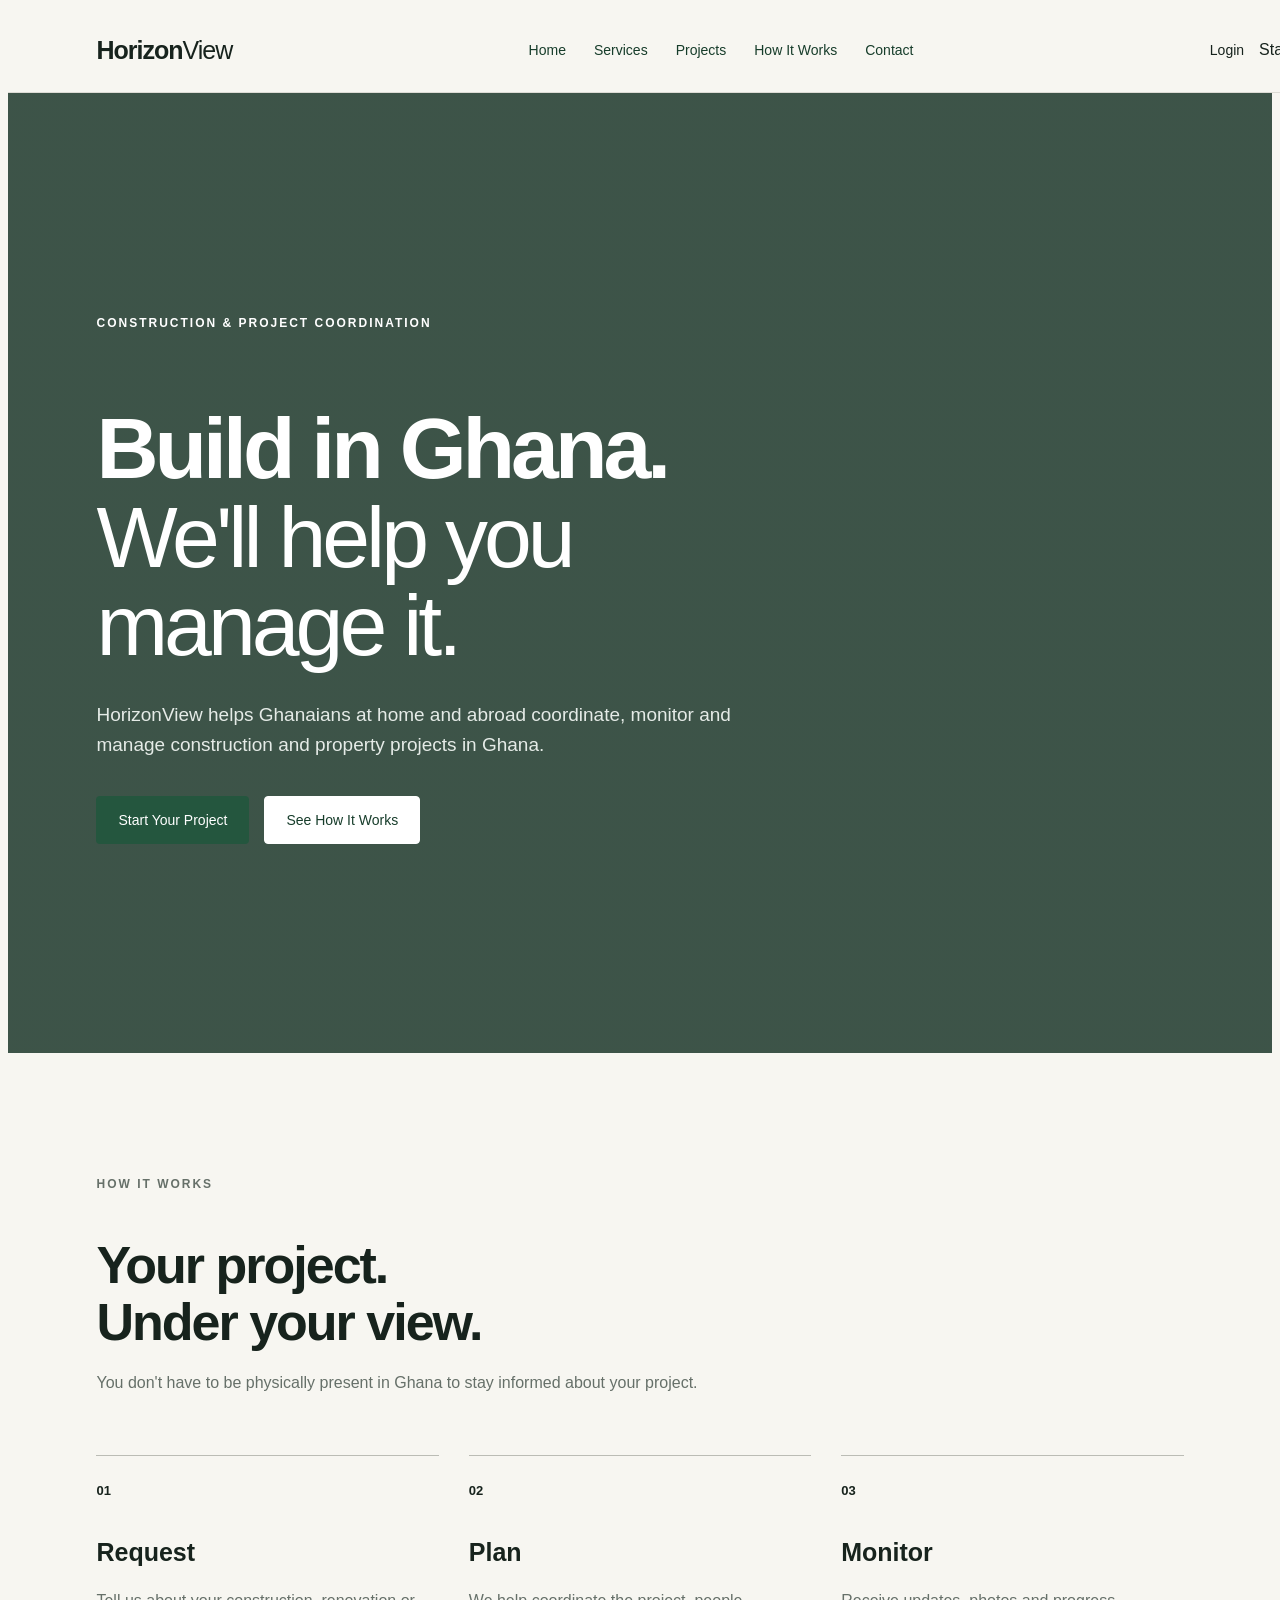
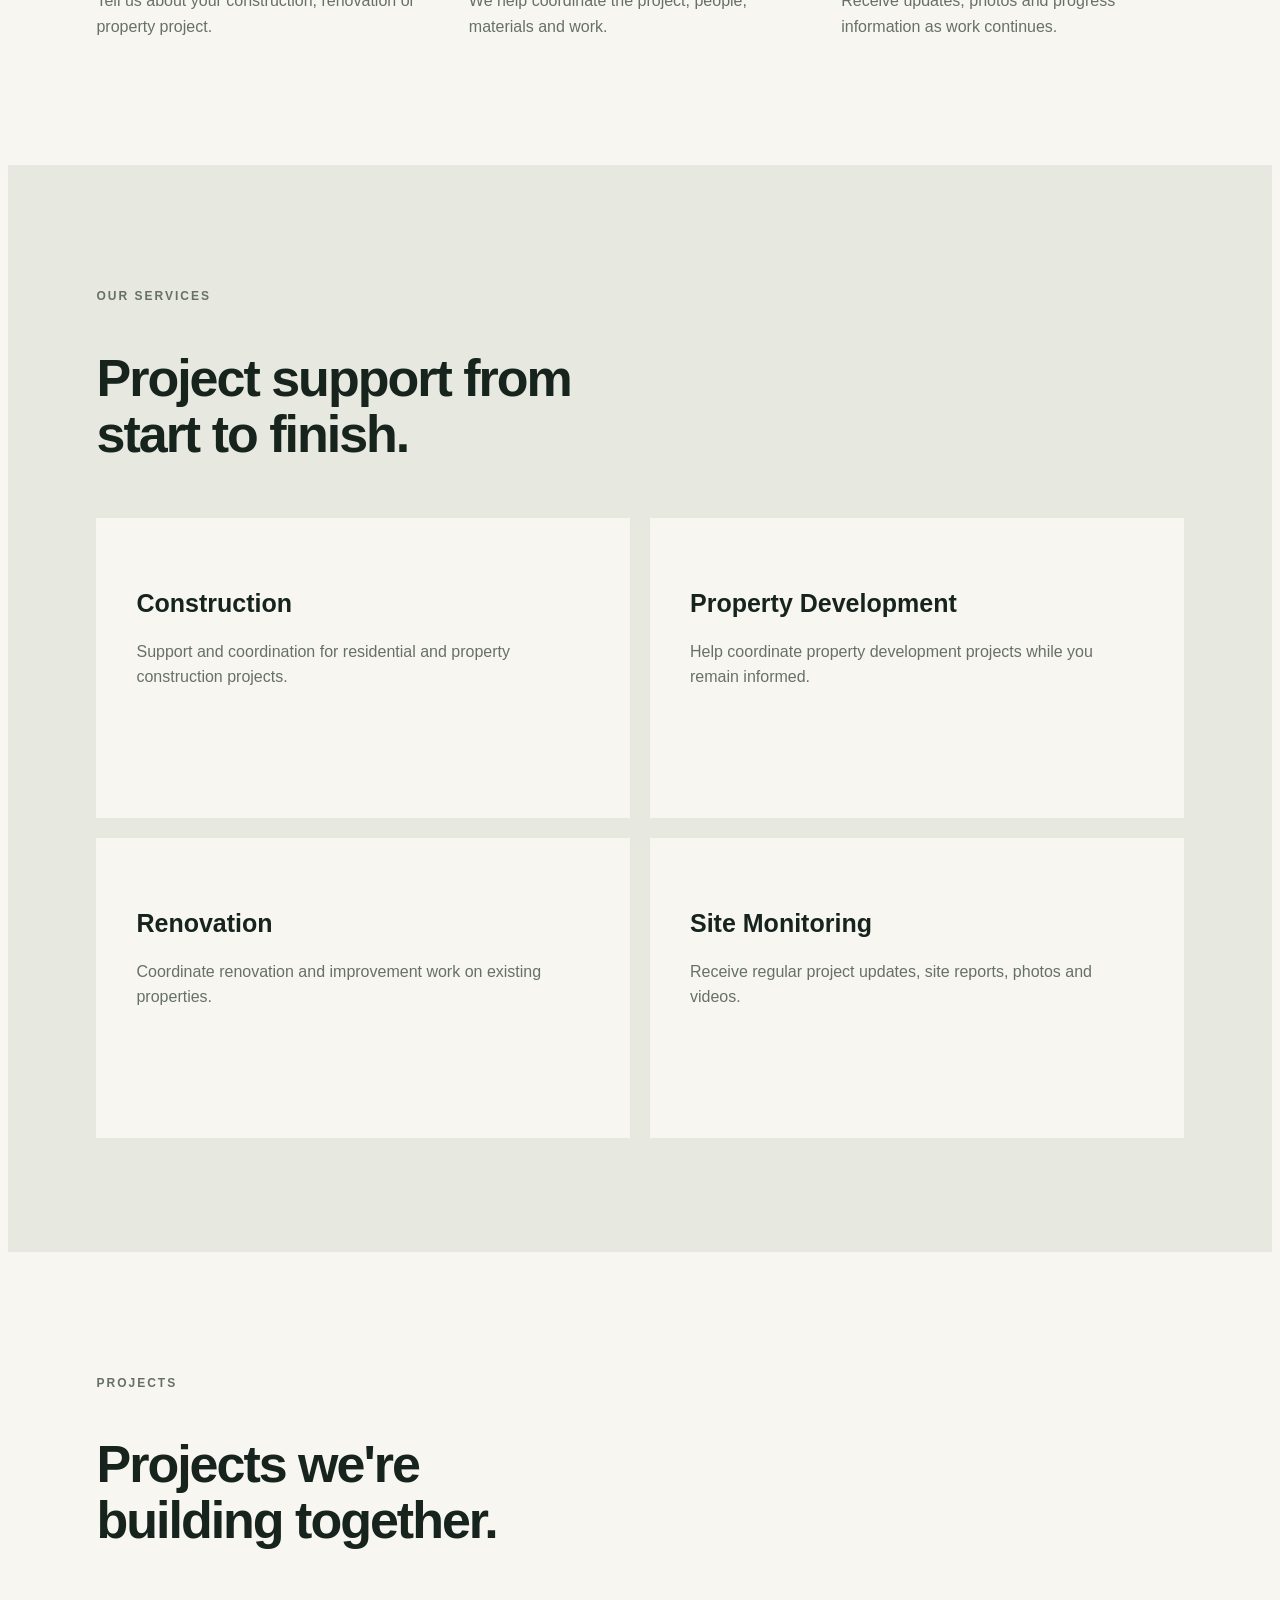
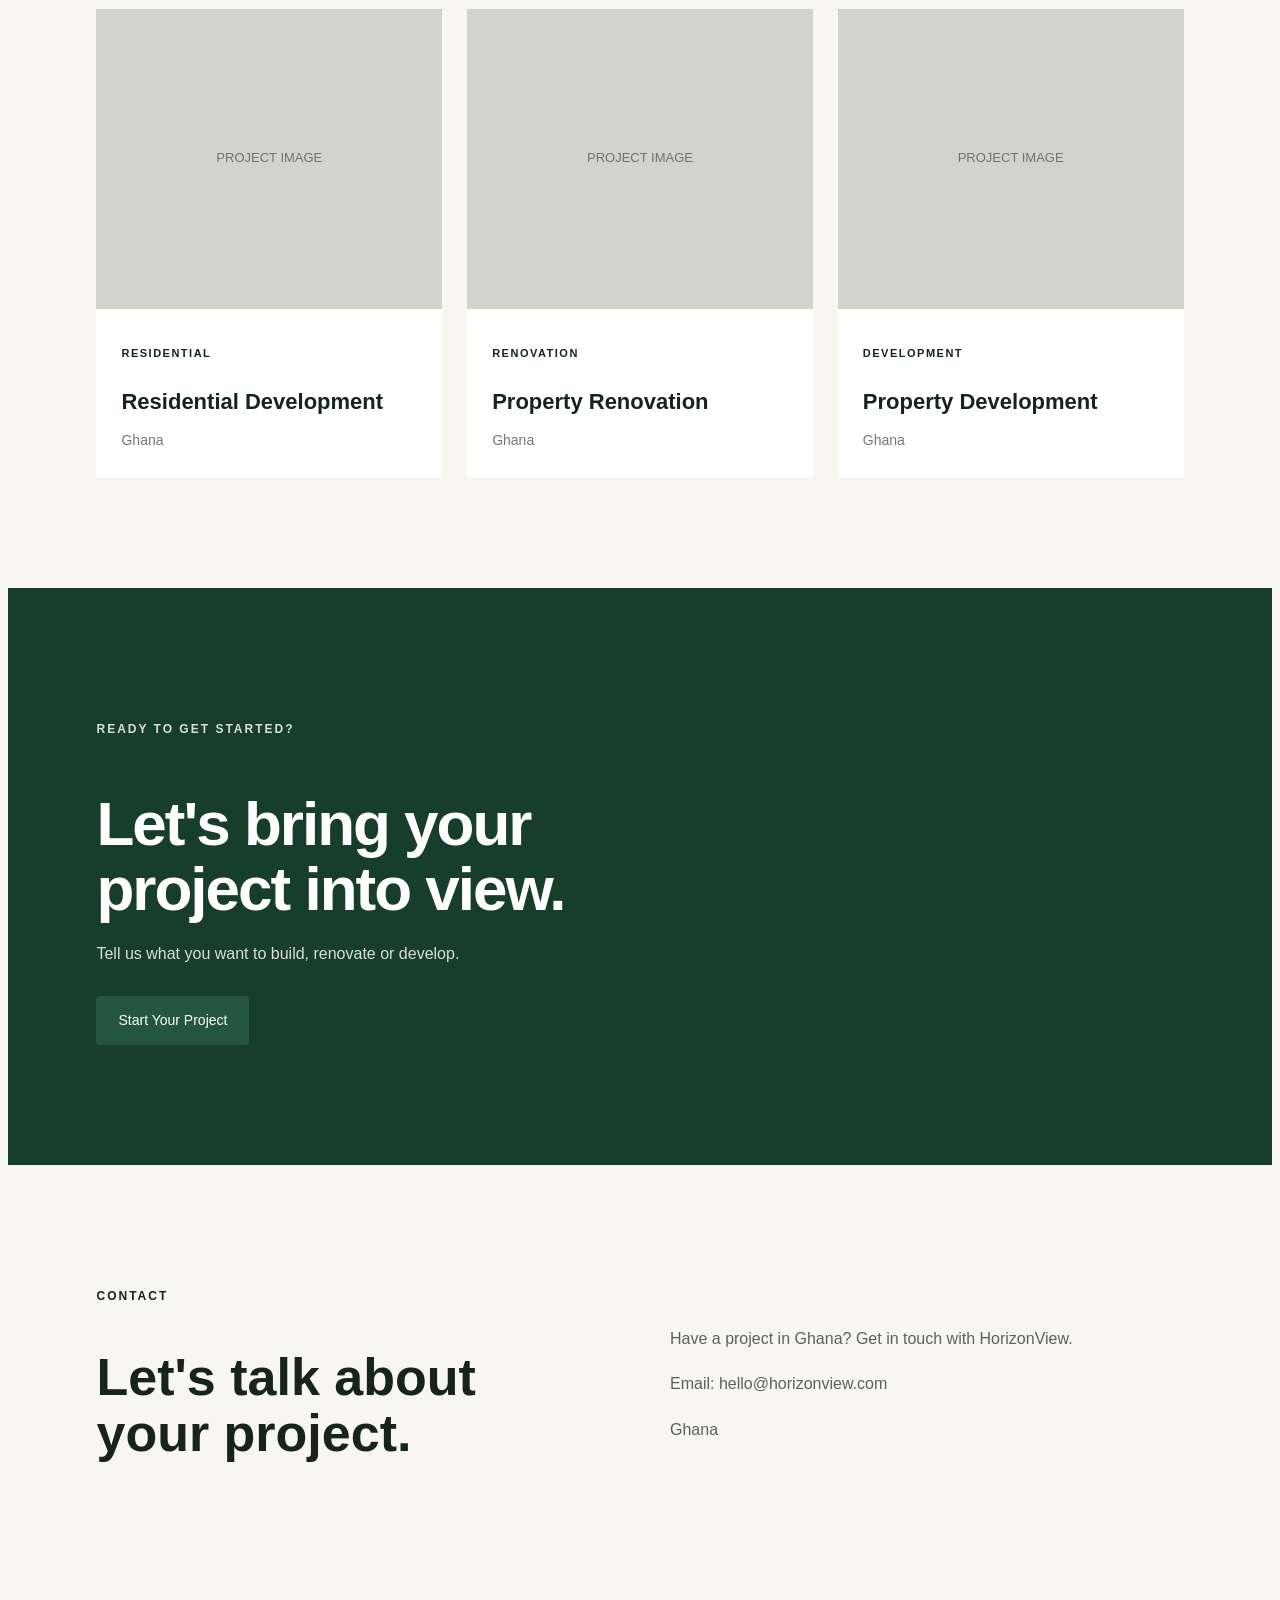
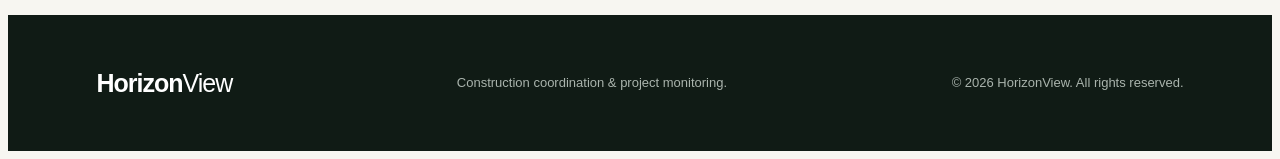
==== index.html @ 28e70798 "Initial HorizonView website" ====
<!DOCTYPE html>

<html lang="en">

<head> <meta charset="UTF-8"> <meta name="viewport" content="width=device-width, initial-scale=1.0">

<title>HorizonView | Construction & Project Coordination</title>

<link rel="stylesheet" href="css/style.css">

</head>

<body>

<!-- NAVIGATION -->

<header class="navbar">

    <div class="logo">
        Horizon<span>View</span>
    </div>

    <nav>
        <a href="index.html">Home</a>
        <a href="#services">Services</a>
        <a href="#projects">Projects</a>
        <a href="#how-it-works">How It Works</a>
        <a href="#contact">Contact</a>
    </nav>

    <div class="nav-buttons">

        <a href="login.html" class="login-btn">
         Login
       </a>

        <a href="start-project.html" class="btn btn-primary">Start a Project</a>

    </div>

</header>


<!-- HERO -->

<section class="hero">

    <div class="hero-content">

        <p class="hero-label">
            CONSTRUCTION & PROJECT COORDINATION
        </p>

        <h1>
            Build in Ghana.<br>
            <span>We'll help you manage it.</span>
        </h1>

        <p class="hero-text">
            HorizonView helps Ghanaians at home and abroad
            coordinate, monitor and manage construction and
            property projects in Ghana.
        </p>

        <div class="hero-buttons">

            <a href="start-project.html" class="primary-btn">
              Start Your Project
            </a>

            <a href="#how-it-works" class="secondary-btn">
                See How It Works
            </a>

        </div>

    </div>

</section>


<!-- HOW IT WORKS -->

<section id="how-it-works" class="section">

    <div class="section-heading">

        <p class="section-label">
            HOW IT WORKS
        </p>

        <h2>
            Your project.<br>
            Under your view.
        </h2>

        <p>
            You don't have to be physically present in Ghana
            to stay informed about your project.
        </p>

    </div>


    <div class="steps">

        <div class="step">

            <div class="step-number">
                01
            </div>

            <h3>
                Request
            </h3>

            <p>
                Tell us about your construction,
                renovation or property project.
            </p>

        </div>


        <div class="step">

            <div class="step-number">
                02
            </div>

            <h3>
                Plan
            </h3>

            <p>
                We help coordinate the project,
                people, materials and work.
            </p>

        </div>


        <div class="step">

            <div class="step-number">
                03
            </div>

            <h3>
                Monitor
            </h3>

            <p>
                Receive updates, photos and
                progress information as work continues.
            </p>

        </div>

    </div>

</section>


<!-- SERVICES -->

<section id="services" class="services-section">

    <div class="section-heading">

        <p class="section-label">
            OUR SERVICES
        </p>

        <h2>
            Project support from<br>
            start to finish.
        </h2>

    </div>


    <div class="services-grid">

        <div class="service-card">

            <h3>
                Construction
            </h3>

            <p>
                Support and coordination for residential
                and property construction projects.
            </p>

        </div>


        <div class="service-card">

            <h3>
                Property Development
            </h3>

            <p>
                Help coordinate property development
                projects while you remain informed.
            </p>

        </div>


        <div class="service-card">

            <h3>
                Renovation
            </h3>

            <p>
                Coordinate renovation and improvement
                work on existing properties.
            </p>

        </div>


        <div class="service-card">

            <h3>
                Site Monitoring
            </h3>

            <p>
                Receive regular project updates,
                site reports, photos and videos.
            </p>

        </div>

    </div>

</section>


<!-- PROJECTS -->

<section id="projects" class="section">

    <div class="section-heading">

        <p class="section-label">
            PROJECTS
        </p>

        <h2>
            Projects we're<br>
            building together.
        </h2>

    </div>


    <div class="projects-grid">

        <div class="project-card">

            <div class="project-image">
                PROJECT IMAGE
            </div>

            <div class="project-info">

                <p>
                    RESIDENTIAL
                </p>

                <h3>
                    Residential Development
                </h3>

                <span>
                    Ghana
                </span>

            </div>

        </div>


        <div class="project-card">

            <div class="project-image">
                PROJECT IMAGE
            </div>

            <div class="project-info">

                <p>
                    RENOVATION
                </p>

                <h3>
                    Property Renovation
                </h3>

                <span>
                    Ghana
                </span>

            </div>

        </div>


        <div class="project-card">

            <div class="project-image">
                PROJECT IMAGE
            </div>

            <div class="project-info">

                <p>
                    DEVELOPMENT
                </p>

                <h3>
                    Property Development
                </h3>

                <span>
                    Ghana
                </span>

            </div>

        </div>

    </div>

</section>


<!-- CALL TO ACTION -->

<section id="start-project" class="cta-section">

    <div>

        <p class="section-label">
            READY TO GET STARTED?
        </p>

        <h2>
            Let's bring your<br>
            project into view.
        </h2>

        <p>
            Tell us what you want to build,
            renovate or develop.
        </p>

        <a href="#contact" class="primary-btn">
            Start Your Project
        </a>

    </div>

</section>


<!-- CONTACT -->

<section id="contact" class="contact-section">

    <div>

        <p class="section-label">
            CONTACT
        </p>

        <h2>
            Let's talk about<br>
            your project.
        </h2>

    </div>


    <div class="contact-info">

        <p>
            Have a project in Ghana?
            Get in touch with HorizonView.
        </p>

        <p>
            Email: hello@horizonview.com
        </p>

        <p>
            Ghana
        </p>

    </div>

</section>


<!-- FOOTER -->

<footer>

    <div class="logo">
        Horizon<span>View</span>
    </div>

    <p>
        Construction coordination & project monitoring.
    </p>

    <p>
        © 2026 HorizonView. All rights reserved.
    </p>

</footer>


<script src="js/app.js"></script>

</body>

</html>
---- css/style.css ----
/* ================================
HORIZONVIEW - MAIN STYLES
================================ */

{
margin: 0;
padding: 0;
box-sizing: border-box;
}

html {
scroll-behavior: smooth;
}

body {
font-family: Arial, Helvetica, sans-serif;
background: #f7f6f1;
color: #17231d;
line-height: 1.6;
}

a {
text-decoration: none;
color: inherit;
}

/* ================================
NAVIGATION
================================ */

.navbar {
width: 100%;
padding: 22px 7%;

display: flex;
align-items: center;
justify-content: space-between;

background: #f7f6f1;

border-bottom: 1px solid #dddcd5;

position: relative;
z-index: 10;

}

/* LOGO */

.logo {
font-size: 25px;
font-weight: 700;
letter-spacing: -1px;
}

.logo span {
font-weight: 400;
}

/* NAV LINKS */

.navbar nav {
display: flex;
gap: 28px;
}

.navbar nav a {
font-size: 14px;
color: #3e4942;

transition: 0.2s;

}

.navbar nav a {
color: #173d2b;
}

/* NAV BUTTONS */

.nav-buttons {
display: flex;
align-items: center;
gap: 15px;
}

.login-btn {
font-size: 14px;
}

/* ================================
BUTTONS
================================ */

.primary-btn {
display: inline-block;

padding: 13px 22px;

background: #173d2b;
color: white;

border-radius: 4px;

font-size: 14px;

transition: 0.2s;

}

.primary-btn {
background: #24563e;
}

.secondary-btn {
display: inline-block;

padding: 12px 21px;

border: 1px solid white;

color: white;

border-radius: 4px;

font-size: 14px;

transition: 0.2s;

}

.secondary-btn {
background: white;
color: #173d2b;
}

/* ================================
HERO SECTION
================================ */

.hero {
min-height: 720px;

padding: 120px 7%;

display: flex;
align-items: center;

background:
    linear-gradient(
        rgba(20, 48, 35, 0.82),
        rgba(20, 48, 35, 0.82)
    ),
    url("../images/hero.jpg");

background-size: cover;
background-position: center;

color: white;

}

.hero-content {
max-width: 760px;
}

.hero-label {
font-size: 12px;

letter-spacing: 2px;

font-weight: bold;

margin-bottom: 20px;

}

.hero h1 {
font-size: clamp(48px, 7vw, 86px);

line-height: 1.03;

letter-spacing: -4px;

margin-bottom: 30px;

}

.hero h1 span {
font-weight: 400;
}

.hero-text {
max-width: 650px;

font-size: 19px;

color: #e5ebe7;

margin-bottom: 35px;

}

.hero-buttons {
display: flex;

gap: 15px;

flex-wrap: wrap;

}

/* ================================
GENERAL SECTIONS
================================ */

.section {
padding: 110px 7%;
}

.section-heading {
max-width: 650px;

margin-bottom: 60px;

}

.section-label {
font-size: 12px;

letter-spacing: 2px;

font-weight: bold;

margin-bottom: 20px;

}

.section-heading h2 {
font-size: 52px;

line-height: 1.08;

letter-spacing: -2px;

margin-bottom: 20px;

}

.section-heading p {
color: #667069;
}

/* ================================
HOW IT WORKS
================================ */

.steps {
display: grid;

grid-template-columns: repeat(3, 1fr);

gap: 30px;

}

.step {
border-top: 1px solid #bbbcb5;

padding-top: 25px;

}

.step-number {
font-size: 13px;

font-weight: bold;

margin-bottom: 30px;

}

.step h3 {
font-size: 25px;

margin-bottom: 12px;

}

.step p {
color: #667069;
}

/* ================================
SERVICES
================================ */

.services-section {
padding: 110px 7%;

background: #e7e8df;

}

.services-grid {
display: grid;

grid-template-columns: repeat(2, 1fr);

gap: 20px;

}

.service-card {
background: #f7f6f1;

padding: 40px;

min-height: 220px;

transition: 0.2s;

}

.service-card {
transform: translateY(-4px);
}

.service-card h3 {
font-size: 25px;

margin-bottom: 15px;

}

.service-card p {
color: #667069;
}

/* ================================
PROJECTS
================================ */

.projects-grid {
display: grid;

grid-template-columns: repeat(3, 1fr);

gap: 25px;

}

.project-card {
background: white;

overflow: hidden;

}

.project-image {
height: 300px;

background: #d2d4cc;

display: flex;

align-items: center;

justify-content: center;

color: #6d756e;

font-size: 13px;

}

.project-info {
padding: 25px;
}

.project-info p {
font-size: 11px;

letter-spacing: 1.5px;

font-weight: bold;

margin-bottom: 8px;

}

.project-info h3 {
font-size: 22px;

margin-bottom: 8px;

}

.project-info span {
color: #777;

font-size: 14px;

}

/* ================================
CALL TO ACTION
================================ */

.cta-section {
padding: 120px 7%;

background: #173d2b;

color: white;

}

.cta-section h2 {
font-size: 62px;

line-height: 1.05;

letter-spacing: -2px;

margin-bottom: 20px;

}

.cta-section p {
color: #d7e0da;

margin-bottom: 30px;

}

/* ================================
CONTACT
================================ */

.contact-section {
padding: 110px 7%;

display: grid;

grid-template-columns: 1fr 1fr;

gap: 60px;

}

.contact-section h2 {
font-size: 52px;

line-height: 1.08;

}

.contact-info {
padding-top: 35px;

color: #59625c;

}

.contact-info p {
margin-bottom: 20px;
}

/* ================================
FOOTER
================================ */

footer {
padding: 45px 7%;

background: #101b15;

color: white;

display: flex;

justify-content: space-between;

align-items: center;

gap: 20px;

}

footer p {
font-size: 13px;

color: #aab4ad;

}

/* ================================
TABLET
================================ */

@media (max-width: 900px) {

.navbar {
    flex-wrap: wrap;

    gap: 20px;
}


.navbar nav {
    order: 3;

    width: 100%;

    justify-content: center;

    flex-wrap: wrap;
}


.steps,
.projects-grid {
    grid-template-columns: 1fr;
}


.services-grid {
    grid-template-columns: 1fr;
}


.contact-section {
    grid-template-columns: 1fr;
}


footer {
    flex-direction: column;

    align-items: flex-start;
}

}

/* ================================
MOBILE
================================ */

@media (max-width: 600px) {

.navbar {
    padding: 18px 5%;
}


.nav-buttons {
    display: none;
}


.hero {
    min-height: 650px;

    padding: 80px 5%;
}


.hero h1 {
    font-size: 48px;

    letter-spacing: -2px;
}


.hero-text {
    font-size: 17px;
}


.section,
.services-section,
.cta-section,
.contact-section {
    padding: 75px 5%;
}


.section-heading h2,
.contact-section h2 {
    font-size: 40px;
}


.cta-section h2 {
    font-size: 45px;
}


.hero-buttons {
    flex-direction: column;

    align-items: flex-start;
}

}
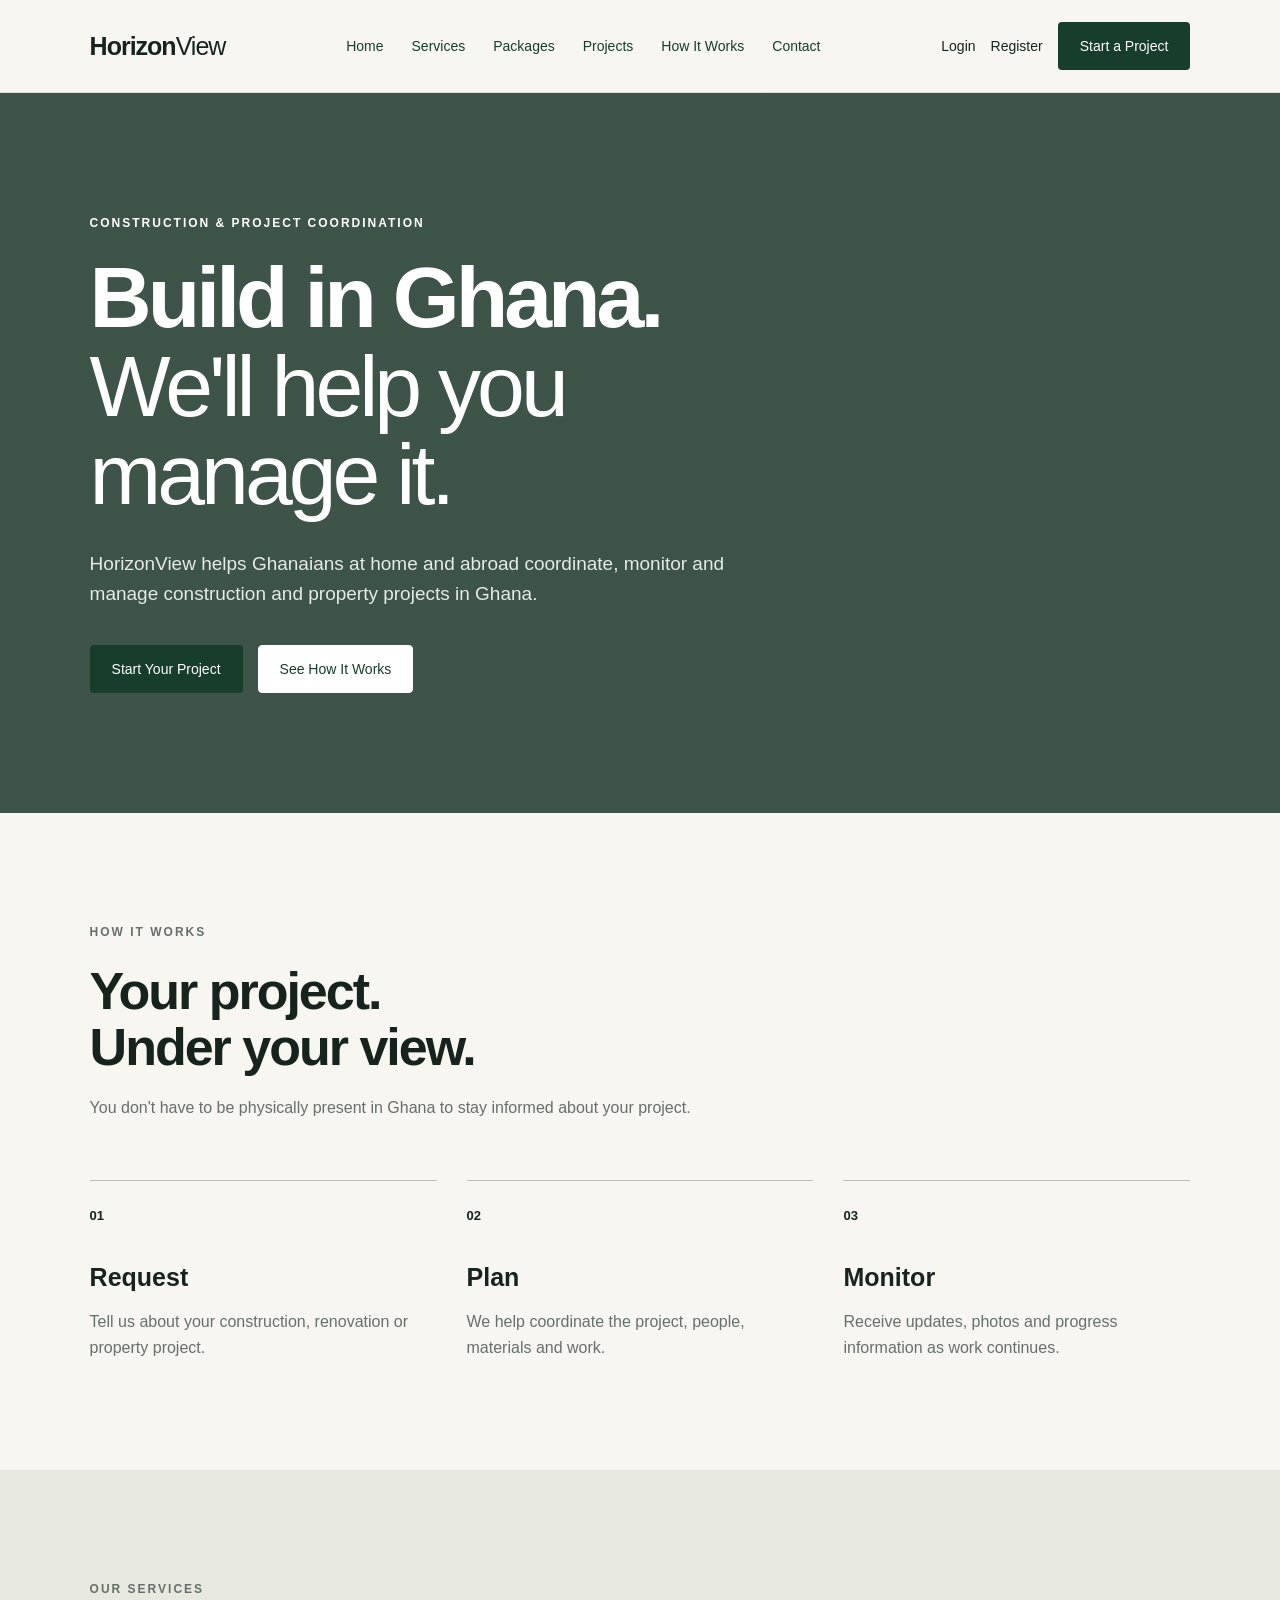
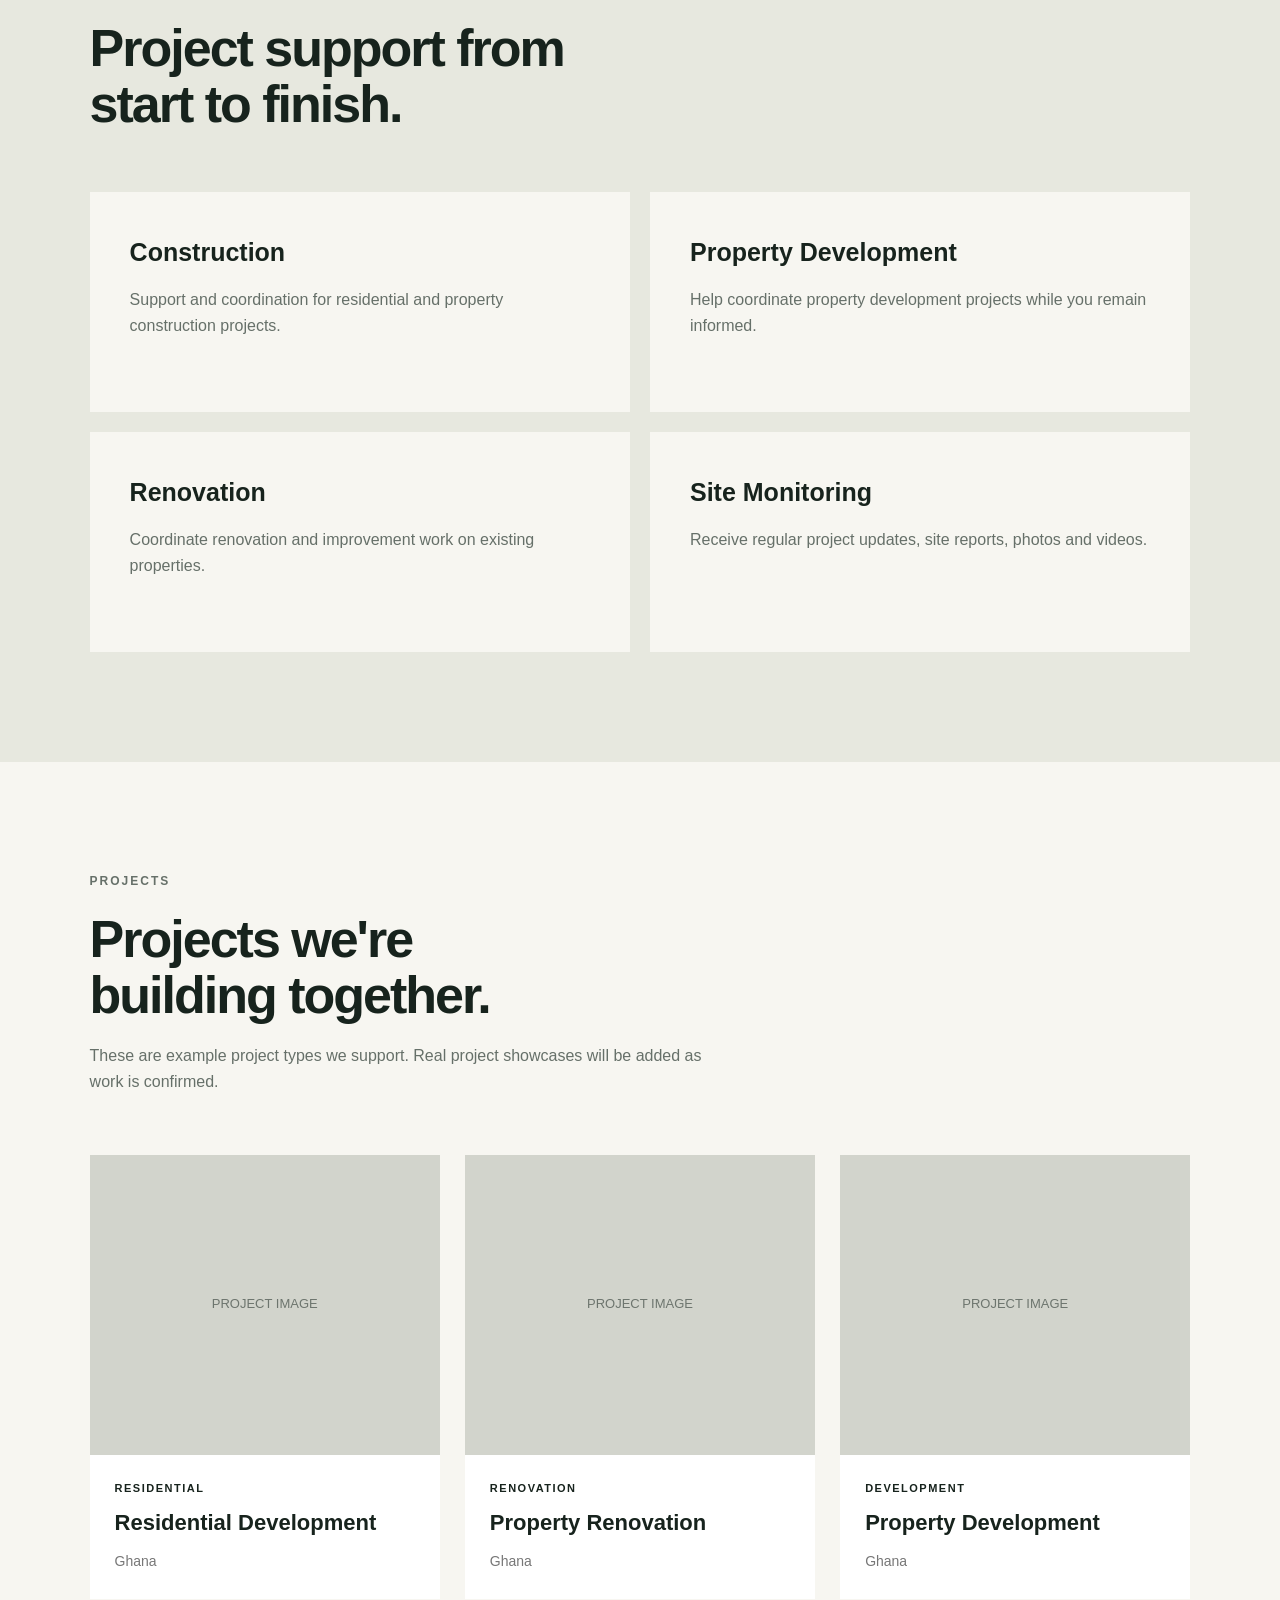
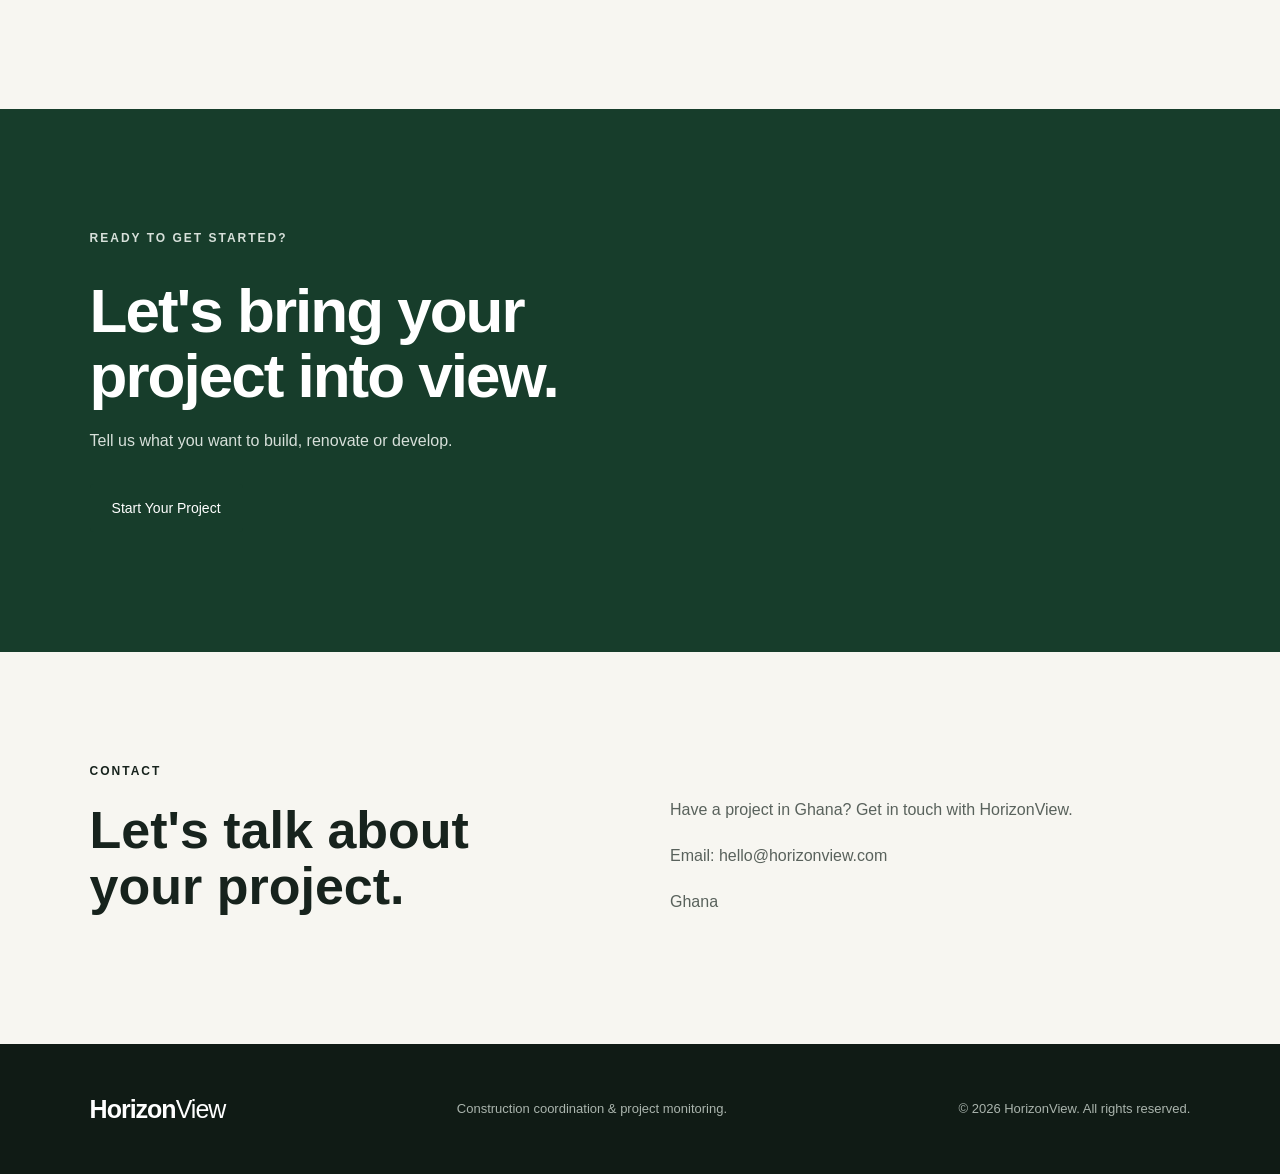
==== commit 2ead06e2: "Fix CSS reset and hover states, improve homepage navigation - Restore missing universal selector in " ====
--- a/index.html
+++ b/index.html
@@ -23,6 +23,7 @@
     <nav>
         <a href="index.html">Home</a>
         <a href="#services">Services</a>
+        <a href="packages.html">Packages</a>
         <a href="#projects">Projects</a>
         <a href="#how-it-works">How It Works</a>
         <a href="#contact">Contact</a>
@@ -34,7 +35,11 @@
          Login
        </a>
 
-        <a href="start-project.html" class="btn btn-primary">Start a Project</a>
+        <a href="register.html" class="login-btn">
+            Register
+        </a>
+
+        <a href="start-project.html" class="primary-btn">Start a Project</a>
 
     </div>
 
@@ -257,6 +262,11 @@
             building together.
         </h2>
 
+        <p>
+            These are example project types we support.
+            Real project showcases will be added as work is confirmed.
+        </p>
+
     </div>
 
 
@@ -361,7 +371,7 @@
             renovate or develop.
         </p>
 
-        <a href="#contact" class="primary-btn">
+        <a href="start-project.html" class="primary-btn">
             Start Your Project
         </a>
 
--- a/css/style.css
+++ b/css/style.css
@@ -2,7 +2,7 @@
 HORIZONVIEW - MAIN STYLES
 ================================ */
 
-{
+* {
 margin: 0;
 padding: 0;
 box-sizing: border-box;
@@ -66,14 +66,14 @@
 
 .navbar nav a {
 font-size: 14px;
-color: #3e4942;
+color: #173d2b;
 
 transition: 0.2s;
 
 }
 
-.navbar nav a {
-color: #173d2b;
+.navbar nav a:hover {
+color: #24563e;
 }
 
 /* NAV BUTTONS */
@@ -108,7 +108,7 @@
 
 }
 
-.primary-btn {
+.primary-btn:hover {
 background: #24563e;
 }
 
@@ -131,6 +131,11 @@
 
 .secondary-btn {
 background: white;
+color: #173d2b;
+}
+
+.secondary-btn:hover {
+background: #f0f2ec;
 color: #173d2b;
 }
 
@@ -322,7 +327,7 @@
 
 }
 
-.service-card {
+.service-card:hover {
 transform: translateY(-4px);
 }
 
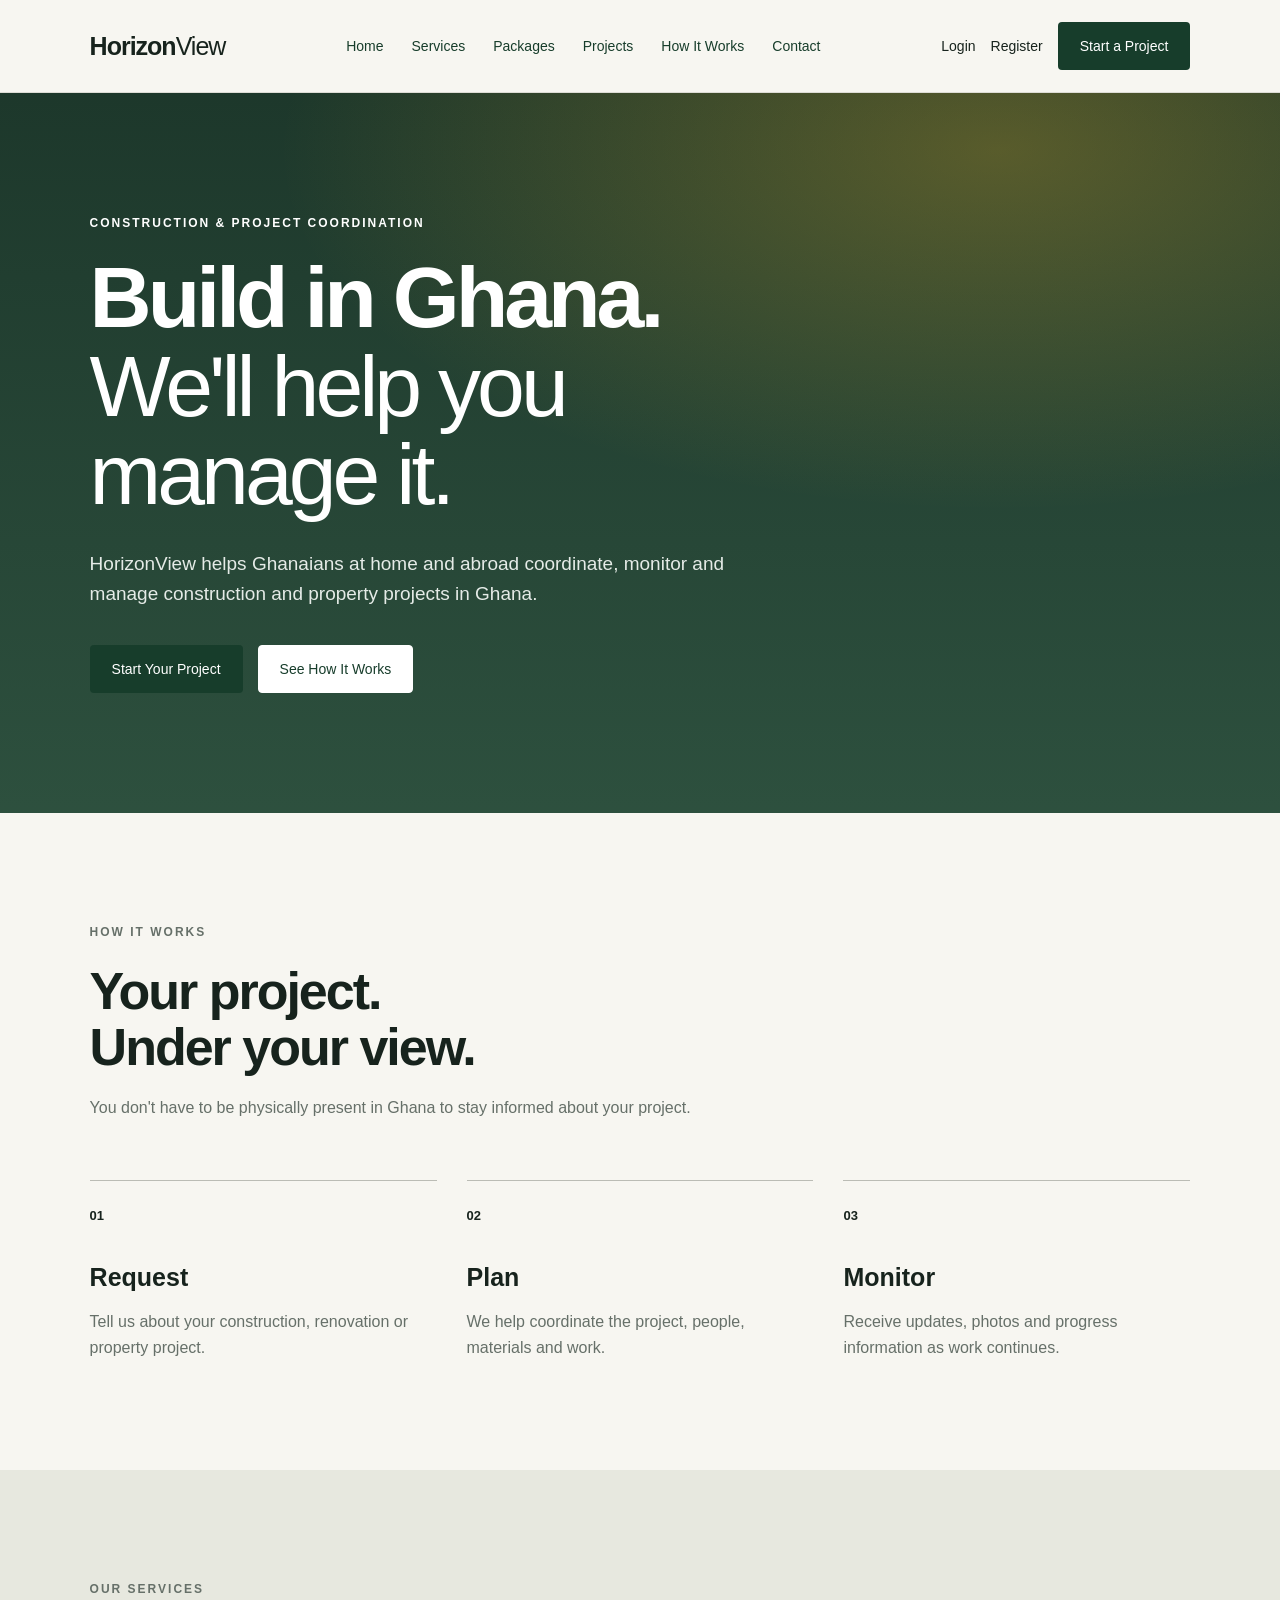
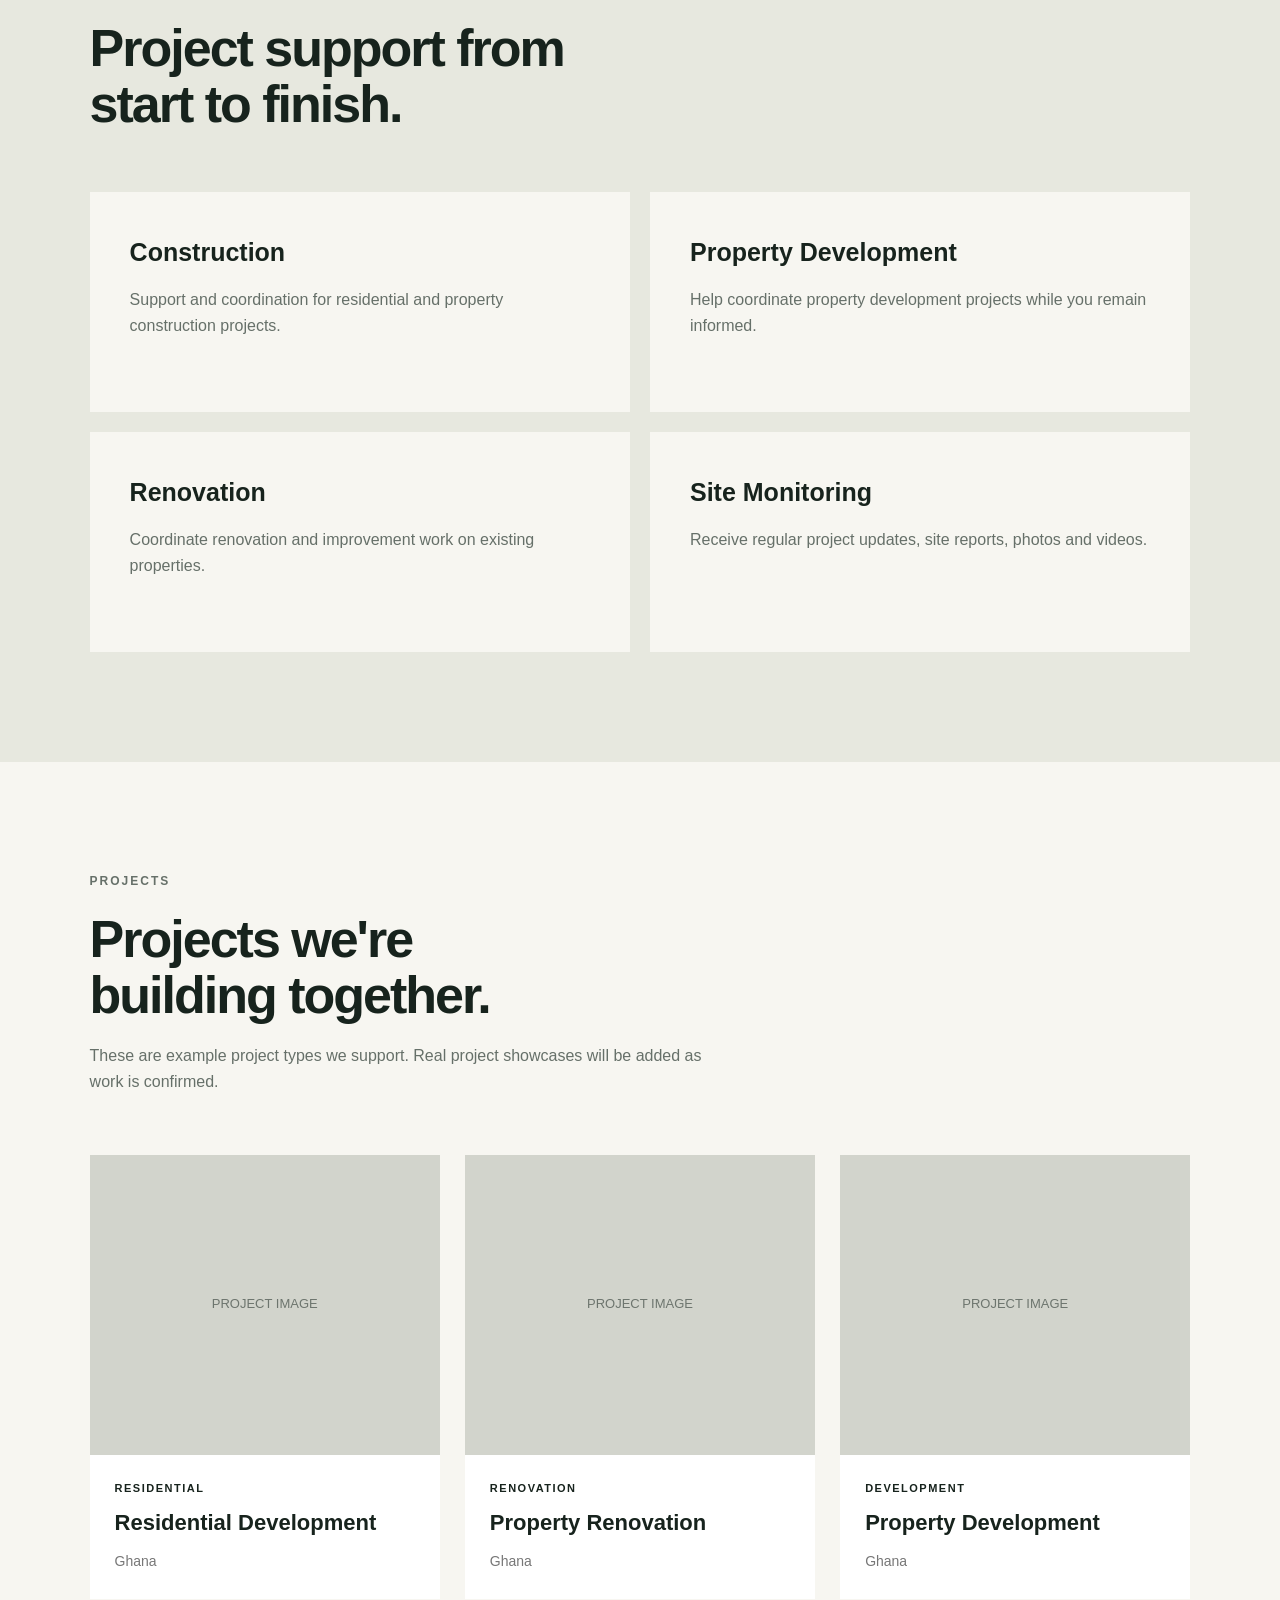
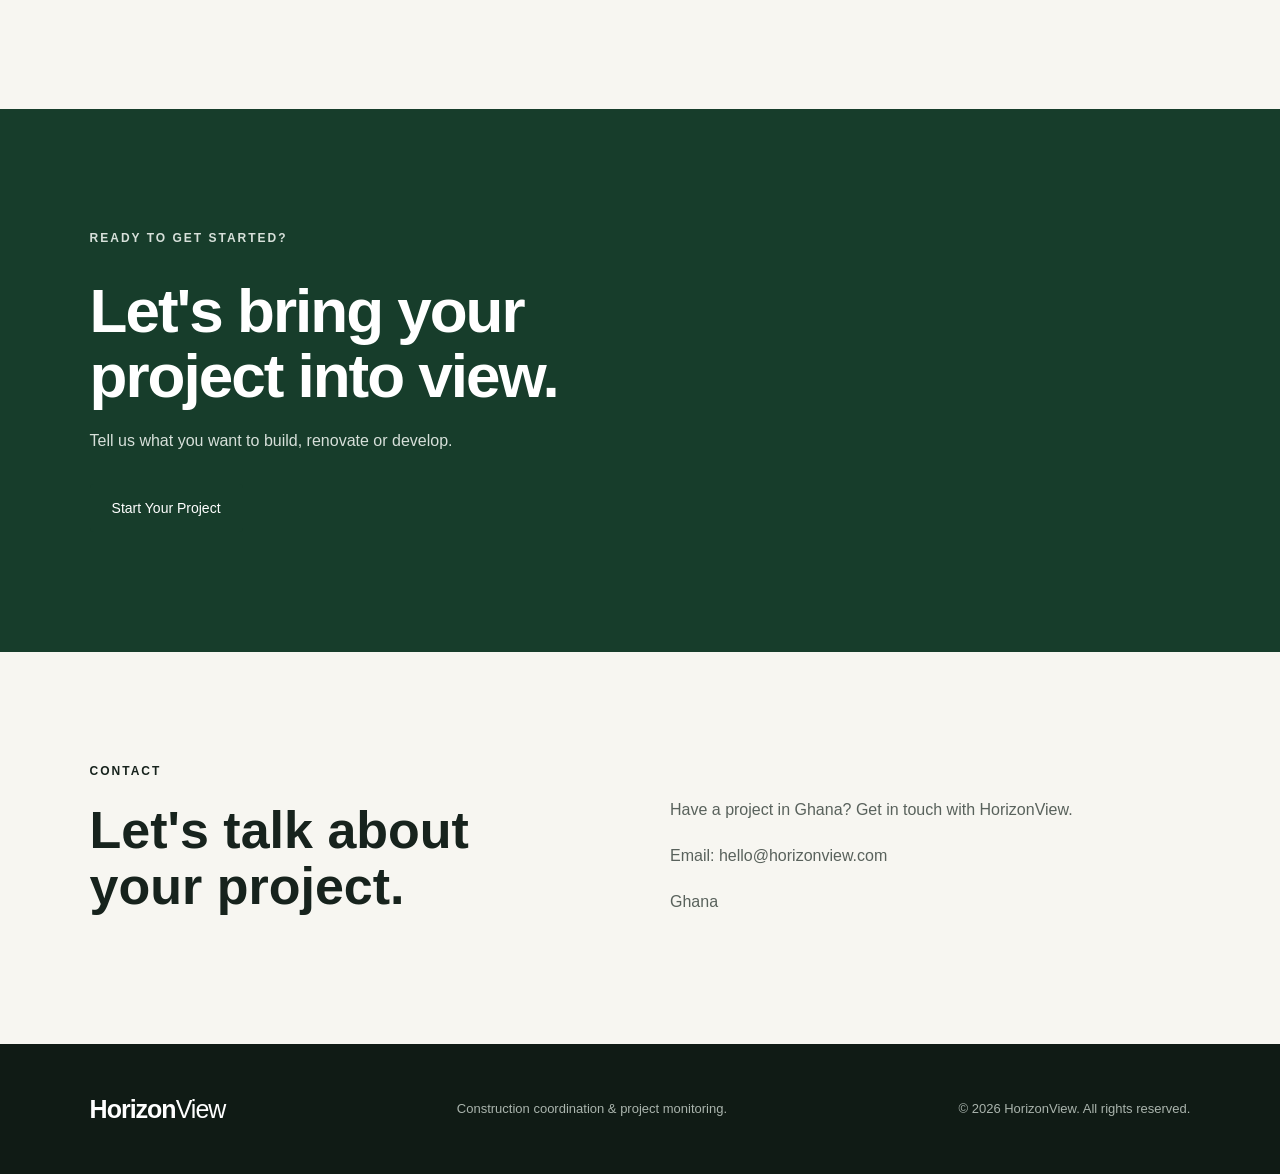
==== commit 3dd80927: "Polish: real favicon, hero without a phantom photo Fixes from the user-checkpoint click-through:  - " ====
--- a/index.html
+++ b/index.html
@@ -5,6 +5,7 @@
 <head> <meta charset="UTF-8"> <meta name="viewport" content="width=device-width, initial-scale=1.0">
 
 <title>HorizonView | Construction & Project Coordination</title>
+    <link rel="icon" type="image/svg+xml" href="/images/favicon.svg">
 
 <link rel="stylesheet" href="css/style.css">
 
--- a/css/style.css
+++ b/css/style.css
@@ -151,12 +151,19 @@
 display: flex;
 align-items: center;
 
+/* Decorative gradient only — no stock photo is used, so nothing
+   here pretends to be a real building or a real HorizonView site.
+   A CSS-only backdrop keeps the page honest and fast. */
 background:
+    radial-gradient(
+        1200px 600px at 78% 8%,
+        rgba(240, 180, 41, 0.28),
+        rgba(240, 180, 41, 0) 60%
+    ),
     linear-gradient(
-        rgba(20, 48, 35, 0.82),
-        rgba(20, 48, 35, 0.82)
-    ),
-    url("../images/hero.jpg");
+        rgba(20, 48, 35, 0.96),
+        rgba(28, 66, 47, 0.92)
+    );
 
 background-size: cover;
 background-position: center;
